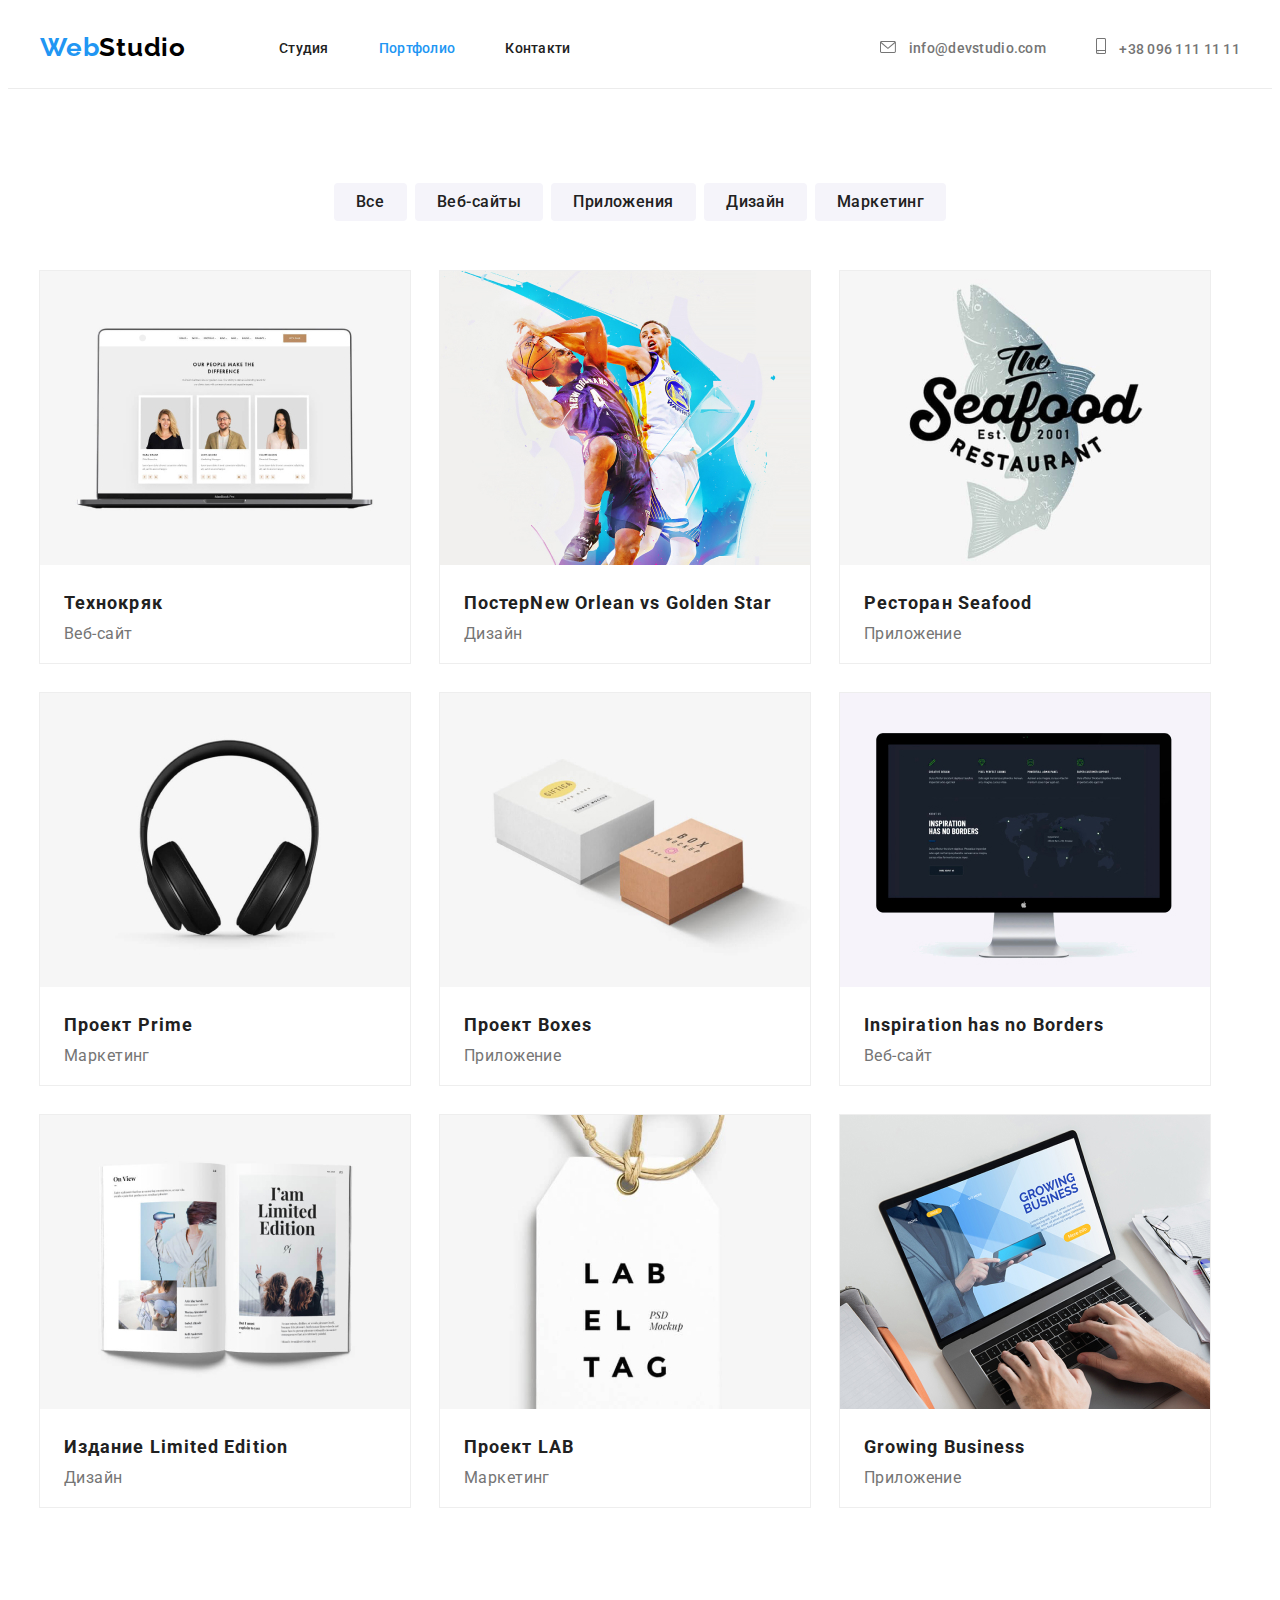
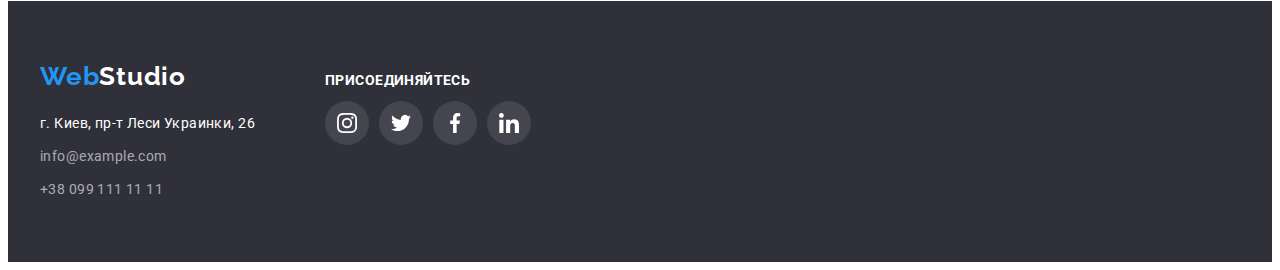
==== portfolio.html @ 10db7839 "копі файли з 4 дз" ====
<!DOCTYPE html>
<html lang="ru">
  <head>
    <meta charset="UTF-8" />
    <title>Веб студия</title>
    <link
      rel="stylesheet"
      href="https://cdnjs.cloudflare.com/ajax/libs/modern-normalize/1.0.0/modern-normalize.min.css"
      integrity="sha512-ISS7cAi1PEhQ8jnbJpJZMd29NlhNj4AWYyLOSp2CE/CsHxTCu+r+t0D2yoJudVrd0/8fTVPUVDzY5Tvli75u/g=="
      crossorigin="anonymous"
    />
    <link rel="preconnect" href="https://fonts.gstatic.com" />
    <link
      href="https://fonts.googleapis.com/css2?family=Oleo+Script&family=Raleway:wght@700&family=Roboto:wght@400;500;700;900&display=swap"
      rel="stylesheet"
    />
    <link rel="stylesheet" href="./css/styles.css" />
  </head>

  <body>
    <header>
      <div class="container page-header">
        <nav class="main-nav">
          <a class="logo" href="/" target="_blank">
            <span class="logo">Web</span
            ><span class="logo header-studio">Studio</span>
          </a>

          <ul class="site-nav list">
            <li class="item">
              <a class="link" href="./" target="_blank"><span>Студия</span></a>
            </li>
            <li class="item">
              <a class="link current" href="./portfolio.html" target="_blank"
                >Портфолио</a
              >
            </li>
            <li class="item">
              <a class="link" href="" target="_blank">Контакти</a>
            </li>
          </ul>
        </nav>
        <ul class="contact list">
          <li class="item">
            <a class="link" href="mailto:info@devstudio.com">
              <svg class="contact-mail">
                <use
                  href="./images/maine/sprite.svg#icon-hat-envelopehover"
                ></use>
              </svg>
              info@devstudio.com
            </a>
          </li>
          <li class="item">
            <a class="link" href="tel:+380961111111">
              <svg class="contact-tel">
                <use href="./images/maine/sprite.svg#icon-hat-smartphone"></use>
              </svg>

              +38 096 111 11 11</a
            >
          </li>
        </ul>
      </div>
    </header>

    <main>
      <!--Портфолио-->
      <section class="portfolio">
        <div class="container">
          <h1 style="display: none">Портфолио</h1>
          <ul class="list navigation">
            <li class="item">
              <button class="button secondary all" type="button">Все</button>
            </li>
            <li class="item">
              <button class="button secondary web" type="button">
                Веб-сайты
              </button>
            </li>
            <li class="item">
              <button class="button secondary app" type="button">
                Приложения
              </button>
            </li>
            <li class="item">
              <button class="button secondary design" type="button">
                Дизайн
              </button>
            </li>
            <li class="item">
              <button class="button secondary marketing" type="button">
                Маркетинг
              </button>
            </li>
          </ul>
          <ul class="list portfolio-list">
            <li class="portfolio-item">
              <a class="portfolio-link" href="">
                <img
                  src="./images/portfolio/tehnokriak.jpg"
                  alt="Технокряк"
                  height="294"
                  width="370"
                />
                <div class="portfolio-text">
                  <h2 class="portfolio-title">Технокряк</h2>
                  <p class="portfolio-type">Веб-сайт</p>
                </div>
              </a>
            </li>
            <li class="portfolio-item">
              <a class="portfolio-link" href="">
                <img
                  src="./images/portfolio/poster.jpg"
                  alt="Постер New Orlean vs Golden Star"
                  height="294"
                  width="370"
                />
                <div class="portfolio-text">
                  <h2 class="portfolio-title">
                    Постер<span lang="en">New Orlean vs Golden Star</span>
                  </h2>
                  <p class="portfolio-type">Дизайн</p>
                </div>
              </a>
            </li>
            <li class="portfolio-item">
              <a class="portfolio-link" href="">
                <img
                  src="./images/portfolio/restaurant-seafood.jpg"
                  alt="Ресторан Seafood"
                  height="294"
                  width="370"
                />
                <div class="portfolio-text">
                  <h2 class="portfolio-title">
                    Ресторан <span lang="en">Seafood</span>
                  </h2>
                  <p class="portfolio-type">Приложение</p>
                </div>
              </a>
            </li>
            <li class="portfolio-item">
              <a class="portfolio-link" href="">
                <img
                  src="./images/portfolio/project-prime.jpg"
                  alt="Проект Prime"
                  height="294"
                  width="370"
                />
                <div class="portfolio-text">
                  <h2 class="portfolio-title">
                    Проект <span lang="en">Prime</span>
                  </h2>
                  <p class="portfolio-type">Маркетинг</p>
                </div>
              </a>
            </li>
            <li class="portfolio-item">
              <a class="portfolio-link" href="">
                <img
                  src="images/portfolio/projact-box.jpg"
                  alt="Проект Boxes"
                  height="294"
                  width="370"
                />
                <div class="portfolio-text">
                  <h2 class="portfolio-title">
                    Проект <span lang="en">Boxes</span>
                  </h2>
                  <p class="portfolio-type">Приложение</p>
                </div>
              </a>
            </li>
            <li class="portfolio-item">
              <a class="portfolio-link" href="">
                <img
                  src="./images/portfolio/inspiration.jpg"
                  alt="Inspiration has no Borders"
                  height="294"
                  width="370"
                />
                <div class="portfolio-text">
                  <h2 class="portfolio-title" lang="en">
                    Inspiration has no Borders
                  </h2>
                  <p class="portfolio-type">Веб-сайт</p>
                </div>
              </a>
            </li>
            <li class="portfolio-item">
              <a class="portfolio-link" href="">
                <img
                  src="./images/portfolio/limited-edition.jpg"
                  alt="Издание Limited Edition"
                  height="294"
                  width="370"
                />
                <div class="portfolio-text">
                  <h2 class="portfolio-title">
                    Издание <span lang="en"></span> Limited Edition
                  </h2>
                  <p class="portfolio-type">Дизайн</p>
                </div>
              </a>
            </li>
            <li class="portfolio-item">
              <a class="portfolio-link" href="">
                <img
                  src="./images/portfolio/project-lab.jpg"
                  alt="Проект LAB"
                  height="294"
                  width="370"
                />

                <div class="portfolio-text">
                  <h2 class="portfolio-title">
                    Проект <span lang="en"></span> LAB
                  </h2>
                  <p class="portfolio-type">Маркетинг</p>
                </div>
              </a>
            </li>
            <li class="portfolio-item">
              <a class="portfolio-link" href="">
                <img
                  src="./images/portfolio/growing-business.jpg"
                  alt="Growing Business"
                  height="294"
                  width="370"
                />
                <div class="portfolio-text">
                  <h2 class="portfolio-title" lang="en">Growing Business</h2>
                  <p class="portfolio-type">Приложение</p>
                </div>
              </a>
            </li>
          </ul>
        </div>
      </section>
    </main>

    <footer>
      <div class="container basement">
        <div class="footer-logo-address">
          <a class="logo" href="/" target="_blank"
            ><span class="logo web">Web</span
            ><span class="logo footer-studio">Studio</span></a
          >
          <address class="footer-address">
            <a
              class="link"
              href="https://goo.gl/maps/jxMF4LjYh5U93TxF9"
              target="_blank"
              >г. Киев, пр-т Леси Украинки, 26</a
            >
          </address>
          <ul class="list">
            <li>
              <a class="link mail" href="mailto:info@example.com"
                >info@example.com</a
              >
            </li>
            <li>
              <a class="link tel" href="tel:+380991111111">+38 099 111 11 11</a>
            </li>
          </ul>
        </div>

        <div class="footer-join-us">
          <b>присоединяйтесь </b>
          <ul class="socnetworks list">
            <li>
              <a href="" class="soclink">
                <svg class="soclink-icon" width="20" height="20">
                  <use
                    href="./images/maine/sprite.svg#icon-soc-instagram"
                  ></use>
                </svg>
              </a>
            </li>
            <li>
              <a href="" class="soclink">
                <svg class="soclink-icon" width="20" height="20">
                  <use href="./images/maine/sprite.svg#icon-soc-twitter"></use>
                </svg>
              </a>
            </li>
            <li>
              <a href="" class="soclink">
                <svg class="soclink-icon" width="20" height="20">
                  <use href="./images/maine/sprite.svg#icon-soc-facebook"></use>
                </svg>
              </a>
            </li>
            <li>
              <a href="" class="soclink">
                <svg class="soclink-icon" width="20" height="20">
                  <use href="./images/maine/sprite.svg#icon-soc-linkedin"></use>
                </svg>
              </a>
            </li>
          </ul>
        </div>
      </div>
    </footer>
  </body>
</html>
---- css/styles.css ----
/* цвет основного текста color: #212121;  */
/* вторичный цвет текста  color: #757575;*/
/* белый #FFFFFF  */
/* акцент color: #2196F3;*/
/* footer background: #2F303A; 
WEB color: #2196F3;
header STUDIO color: #000000;
footer STUDIO  color: #FFFFFF;
фон кнопки: #F5F4FA;
рамка на фото в портфоліо: #EEEEEE;

*/

/* 
font-family: 'Oleo Script', cursive;  
font-family: 'Raleway', sans-serif;
font-family: 'Roboto', sans-serif; */

:root {
  --maine-text-color: #212121;
  --secondary-text-color: #757575;
  --accent-color: #2196f3;
  --primary-white-color: #ffffff;
  --header-studio-color: #000000;
  --hero-background: #2f303a;
  --footer-background: #2f303a;
  --button-secondary-background: #f5f4fa;
  --frame-portfolio-photo: #eeeeee;
  --icons-color: #afb1b8;
}

body {
  color: var(--maine-text-color);
  font-family: 'Roboto', sans-serif;
  font-weight: 400;
  font-size: 14px;
  line-height: 1.12;
  letter-spacing: 0.03em;
}

.container {
  margin-left: auto;
  margin-right: auto;
  width: 1200px;
  padding-left: 15px;
  padding-right: 15px;
}

/* =============    HEADER   ============== */

.page-header,
.main-nav {
  display: flex;
  align-items: center;
}

header {
  border-bottom-width: 1px;
  border-bottom-style: solid;
  border-bottom-color: #ececec;
}

/* ===============  LOGO   ============= */

.logo {
  padding-top: 24px;
  padding-bottom: 25px;

  color: var(--accent-color);
  font-family: 'Raleway', sans-serif;
  font-weight: 700;
  font-size: 26px;
  line-height: 1.192;
  letter-spacing: 0.03em;
  text-decoration: none;
}

.header-studio {
  color: var(--header-studio-color);
}

.footer-studio {
  color: var(--primary-white-color);
}

.logo:hover,
.logo:focus {
  color: var(--accent-color);
}

.list {
  padding: 0;
  margin: 0;
  list-style: none;
}

/* ==============   SITE NAV header -============== */

.site-nav {
  display: flex;
  align-items: center;
  margin-left: 93px;
}

.site-nav .item:not(:last-child) {
  margin-right: 50px;
}

.site-nav .link {
  color: var(--maine-text-color);
  font-weight: 500;
  line-height: 1.143;
  letter-spacing: 0.02em;
  text-decoration: none;
}

.contact .item {
  display: flex;
  align-items: center;
  /* justify-content: center; */
  margin: 0;
}

.contact .link {
  color: var(--secondary-text-color);
  font-weight: 500;
  line-height: 1.143;
  letter-spacing: 0.02em;
  text-decoration: none;
}

.contact-mail,
.contact-tel {
  fill: currentColor;
}

.contact-mail {
  width: 16px;
  height: 12px;
  margin-right: 10px;
}

.contact-tel {
  width: 10px;
  height: 16px;
  margin-right: 10px;
}

/* ========    КОНТАКТИ header*/

header .contact {
  display: flex;
  margin-left: auto;
}

.contact .item + .item {
  margin-left: 50px;
}
/* ХОВЕР та ФОКУС для Навігація + контакти ) */

.site-nav .link:hover,
.site-nav .link:focus,
.contact .link:hover,
.contact .link:focus {
  color: var(--accent-color);
}

/* ==============    ПОТОЧНА СТОРІНКА */

.site-nav .current {
  color: var(--accent-color);
}

/* ============     BUTTON   ============*/

.button {
  color: var(--maine-text-color);
  background-color: var(--button-secondary-background);
  font-family: inherit;
  font-weight: 500;
  font-size: 16px;
  line-height: 1.63;
  align-items: center;
  letter-spacing: 0.03em;
  text-decoration: none;

  border-radius: 4px;
  padding: 10px 32px;
  display: block;
  min-width: 200px;
  border: 0px;
  margin-left: auto;
  margin-right: auto;

  cursor: pointer;
}

.button:hover,
.button:focus {
  color: var(--primary-white-color);
  background-color: var(--accent-color);
}

/* ===========  BUTTON  HERO (PRIMARY) =============  */

.button.primary {
  color: var(--primary-white-color);
  background-color: var(--accent-color);

  font-weight: 700;
  line-height: 1.88;
  letter-spacing: 0.06em;
}

/*============== BUTTON PORTFOLIO(SECONDARY)======= */

.navigation {
  display: flex;
  margin-bottom: 50px;
  justify-content: center;
  align-items: start;
}

.navigation .item + .item {
  margin-left: 8px;
}

.button.secondary {
  color: var(--maine-text-color);
  background-color: var(--button-secondary-background);
  padding: 6px 22px;
}

.button.secondary:hover,
.button.secondary:focus {
  color: var(--primary-white-color);
  background-color: var(--accent-color);
}

.button.secondary.all {
  min-width: 73px;
}

.button.secondary.web {
  min-width: 128px;
}

.button.secondary.app {
  min-width: 145px;
}

.button.secondary.design {
  min-width: 103px;
}

.button.secondary.marketing {
  min-width: 130px;
}

/* ================ПОРТФОЛІО========================*/

.portfolio {
  padding-top: 94px;
  padding-bottom: 94px;
}

.portfolio-link {
  text-decoration: none;
}

.portfolio-list {
  display: flex;
  flex-wrap: wrap;
  margin: -15px;
}

.portfolio-item {
  width: 370px;
  /* width: calc(100% / 3 - 30px); */
  margin: 15px;

  background-color: var(--primary-white-color);
  outline: 1px solid var(--frame-portfolio-photo);
}

.portfolio-link {
  display: block;
}

.portfolio-link:hover,
.portfolio-link:focus {
  box-shadow: 0px 1px 1px rgba(0, 0, 0, 0.12), 0px 4px 4px rgba(0, 0, 0, 0.06),
    1px 4px 6px rgba(0, 0, 0, 0.16);
}

.portfolio-link {
  margin: 0;
}

/* .portfolio-item:not(:nth-child(3n)) {
  margin-right: 30px;
}

.portfolio-item:not(:nth-last-child(-n + 3)) {
  margin-bottom: 30px;
} */

.portfolio-text {
  padding: 20px 24px;
}

.portfolio-title {
  margin-top: 0px;
  margin-bottom: 4px;

  color: var(--maine-text-color);
  font-weight: 700;
  font-size: 18px;
  line-height: 2;
  letter-spacing: 0.06em;
}

.portfolio-type {
  margin: 0px;

  color: var(--secondary-text-color);
  font-size: 16px;
}

/* ============old footer========== */

/* footer {
  background-color: var(--footer-background);
  padding-top: 60px;
  padding-bottom: 60px;
}


.basement li:not(:last-child) {
  margin-bottom: 9px;
}

.basement > .logo {
  display: inline-block;
  padding: 0px;
  margin-bottom: 20px;
}

.basement .web,
.basement .footer-studio {
  display: inline-block;
  padding: 0;
}

.basement .list {
  display: inline-block;
  line-height: 1.71;
}

.footer-address .link {
  color: var(--primary-white-color);
  font-style: normal;
  text-decoration: none;
}

.footer-address .mail,
.footer-address .tel {
  color: #ffffff99;
} */

/* ==============      HERO  =================== */

.hero-title {
  color: var(--primary-white-color);
  font-weight: 900;
  font-size: 44px;
  line-height: 1.37;
  letter-spacing: 0.06em;

  margin-top: 0px;
  margin-bottom: 30px;
}

.hero {
  text-align: center;
  padding-top: 200px;
  padding-bottom: 200px;
}

.overlay {
  max-width: 1600px;
  min-height: 600px;
  margin-left: auto;
  margin-right: auto;
  background-color: var(--hero-background);
  background-image: linear-gradient(
      to right,
      rgba(47, 48, 58, 0.4),
      rgba(47, 48, 58, 0.4)
    ),
    url(../images/maine/hero-bg-opt.jpg);

  background-repeat: no-repeat;
  background-position: center;
  background-size: cover;
}

/* =============== BENEFITS =========== */

.benefits {
  padding-top: 94px;
  padding-bottom: 94px;
}

.benefits-icon-list {
  display: flex;
  margin-bottom: 30px;
  /* margin-left: -30px;
  margin-bottom: -30px; */
}

.benefits-icon-list .item {
  width: 270px;
  height: 120px;
  background-color: var(--button-secondary-background);
  /* margin-left: 30px;
  margin-bottom: 30px; */
}

.benefits-icon-list .item + .item {
  margin-left: 30px;
}

.benefits-div-icon {
  display: flex;
  justify-content: center;
  align-items: center;
  width: 100%;
  height: 100%;
}

.benefits-icon {
  width: 70px;
  height: 70px;
  /* fill: red; */
}

.benefits h3 {
  font-weight: 700;
  font-size: 14px;
  line-height: 1.71;
  letter-spacing: 0.03em;
  text-transform: uppercase;

  margin-top: 0px;
  margin-bottom: 10px;
}

.benefits p {
  margin-top: 0px;
  margin-bottom: 0px;

  color: var(--secondary-text-color);
  line-height: 1.71;
}

.benefits-list {
  display: flex;
}

.benefits .item + .item {
  margin-left: 30px;
}

/* ===============  JOB====Чем мы занимаемся*/

.job {
  padding-bottom: 94px;
}

.job-list {
  display: flex;
  justify-content: space-between;
}

.job-item {
  margin: 0px;
}

.job-list .job-item + .job-item {
  margin-left: 30px;
}

.job h2,
.team h2,
.clients h2 {
  font-weight: 700;
  font-size: 36px;
  line-height: 1.167;
  text-align: center;

  margin-top: 0px;
  margin-bottom: 50px;
}

.job img,
.team img,
.portfolio img {
  display: block;
}

/* ==================   TEAM  ===Наша команда */

.team-list,
.socnetworks {
  display: flex;
  margin: 0;
  padding: 0;
}

.team-list .item + .item {
  margin-left: 30px;
}

.team .item {
  background-color: var(--primary-white-color);
  box-shadow: 0px 1px 3px rgba(0, 0, 0, 0.12), 0px 1px 1px rgba(0, 0, 0, 0.14),
    0px 2px 1px rgba(0, 0, 0, 0.2);
  border-radius: 0px 0px 4px 4px;
}

.team {
  padding-top: 94px;
  padding-bottom: 94px;

  background-color: var(--button-secondary-background);
}

.team-link {
  color: var(--maine-text-color);
  text-decoration: none;
  outline: none;
}

.team h3 {
  font-weight: 500;
  font-size: 16px;
  line-height: 1.192;

  margin-top: 0px;
  margin-bottom: 10px;
  text-align: center;
}

.team p {
  color: var(--secondary-text-color);
  font-weight: 400;
  font-size: 16px;
  line-height: 1.17;

  margin-top: 0px;
  text-align: center;
}

.team img {
  margin-top: 0px;
  margin-bottom: 30px;
}

/* ========= СОЦМЕРЕЖІ team========== */

.socnetworks {
  display: flex;
  margin: 16px 32px 30px;
}

.socnetworks li {
  width: 44px;
  height: 44px;
}

.soclink {
  display: flex;
  width: 100%;
  height: 100%;
  justify-content: center;
  align-items: center;

  color: var(--icons-color);
  border-radius: 50%;
}

.soclink-icon {
  width: 20px;
  height: 20px;
  fill: currentColor;
}

.socnetworks li,
.soclink {
  padding: 0;
  margin: 0;
}

.socnetworks li + li {
  margin-left: 10px;
}

.soclink:hover {
  box-shadow: 0px 4px 4px rgba(0, 0, 0, 0.25);
}

.soclink:focus {
  color: var(--primary-white-color);
  background-color: var(--accent-color);
  outline: none;
}

/* ===============CLIENTS=========== */

section.clients {
  padding-top: 94px;
  padding-bottom: 94px;
}

.clients-list {
  display: flex;
  justify-content: center;
  align-items: center;
}

.clients .item {
  width: 170px;
  height: 90px;
}

.clients .link {
  display: flex;
  width: 100%;
  height: 100%;
  justify-content: center;
  align-items: center;

  color: var(--icons-color);
  border: 1px solid #afb1b8;
  box-sizing: border-box;
  border-radius: 4px;
}

.clients .item + .item {
  margin-left: 30px;
}

.clients-icon {
  fill: currentColor;
}

.clients .link:hover,
.clients .link:focus {
  color: var(--accent-color);
  border: 1px solid var(--accent-color);
}

.icon-logo-1 {
  width: 44.27px;
  height: 49.23px;
}

.icon-logo-2 {
  width: 40px;
  height: 52px;
}

.icon-logo-3 {
  width: 41px;
  height: 42.6px;
}

.icon-logo-4 {
  width: 79.66px;
  height: 42.02px;
}

.icon-logo-5 {
  width: 59px;
  height: 47px;
}

.icon-logo-6 {
  width: 88.48px;
  height: 45.44px;
}

/* =============   FOOTER========================= */

footer {
  background-color: var(--footer-background);
  padding-top: 60px;
  padding-bottom: 60px;
}

footer .container {
  display: flex;
  align-items: baseline;
}

.footer-logo-address,
.footer-join-us {
  display: flex;
  flex-direction: column;
}

.footer-join-us {
  margin-left: 70px;
}

footer .socnetworks {
  margin: 0;
  padding: 0;
}

footer .soclink {
  color: var(--primary-white-color);
  background: rgba(255, 255, 255, 0.1);
}

footer .soclink:hover,
footer .soclink:focus {
  background-color: var(--accent-color);
  outline: none;
}

.footer-logo-address > .logo {
  padding: 0px;
  margin-bottom: 20px;
}

.basement .web,
.basement .footer-studio {
  display: inline-block;
  padding: 0;
}

.basement .link {
  margin-bottom: 9px;
  display: inline-block;
  line-height: 1.71;
}

.basement .tel {
  margin-bottom: 0;
}

.footer-address > .link {
  color: var(--primary-white-color);
  font-style: normal;
  text-decoration: none;
}

.basement .mail,
.basement .tel {
  color: #ffffff99;
  text-decoration: none;
}

footer b {
  margin-bottom: 20px;

  font-weight: 700;
  font-size: 14px;
  line-height: 1.142px;
  letter-spacing: 0.03em;
  text-transform: uppercase;
  color: var(--primary-white-color);
}

/* ============================================== */
/* .visually-hidden:not(:focus):not(:active),
input[type="checkbox"].visually-hidden,
input[type="radio"].visually-hidden {
  position: absolute;
  width: 1px;
  height: 1px;
  margin: -1px;
  border: 0;
  padding: 0;
  white-space: nowrap;
  clip-path: inset(100%);
  clip: rect(0 0 0 0);
  overflow: hidden;
} */ ;
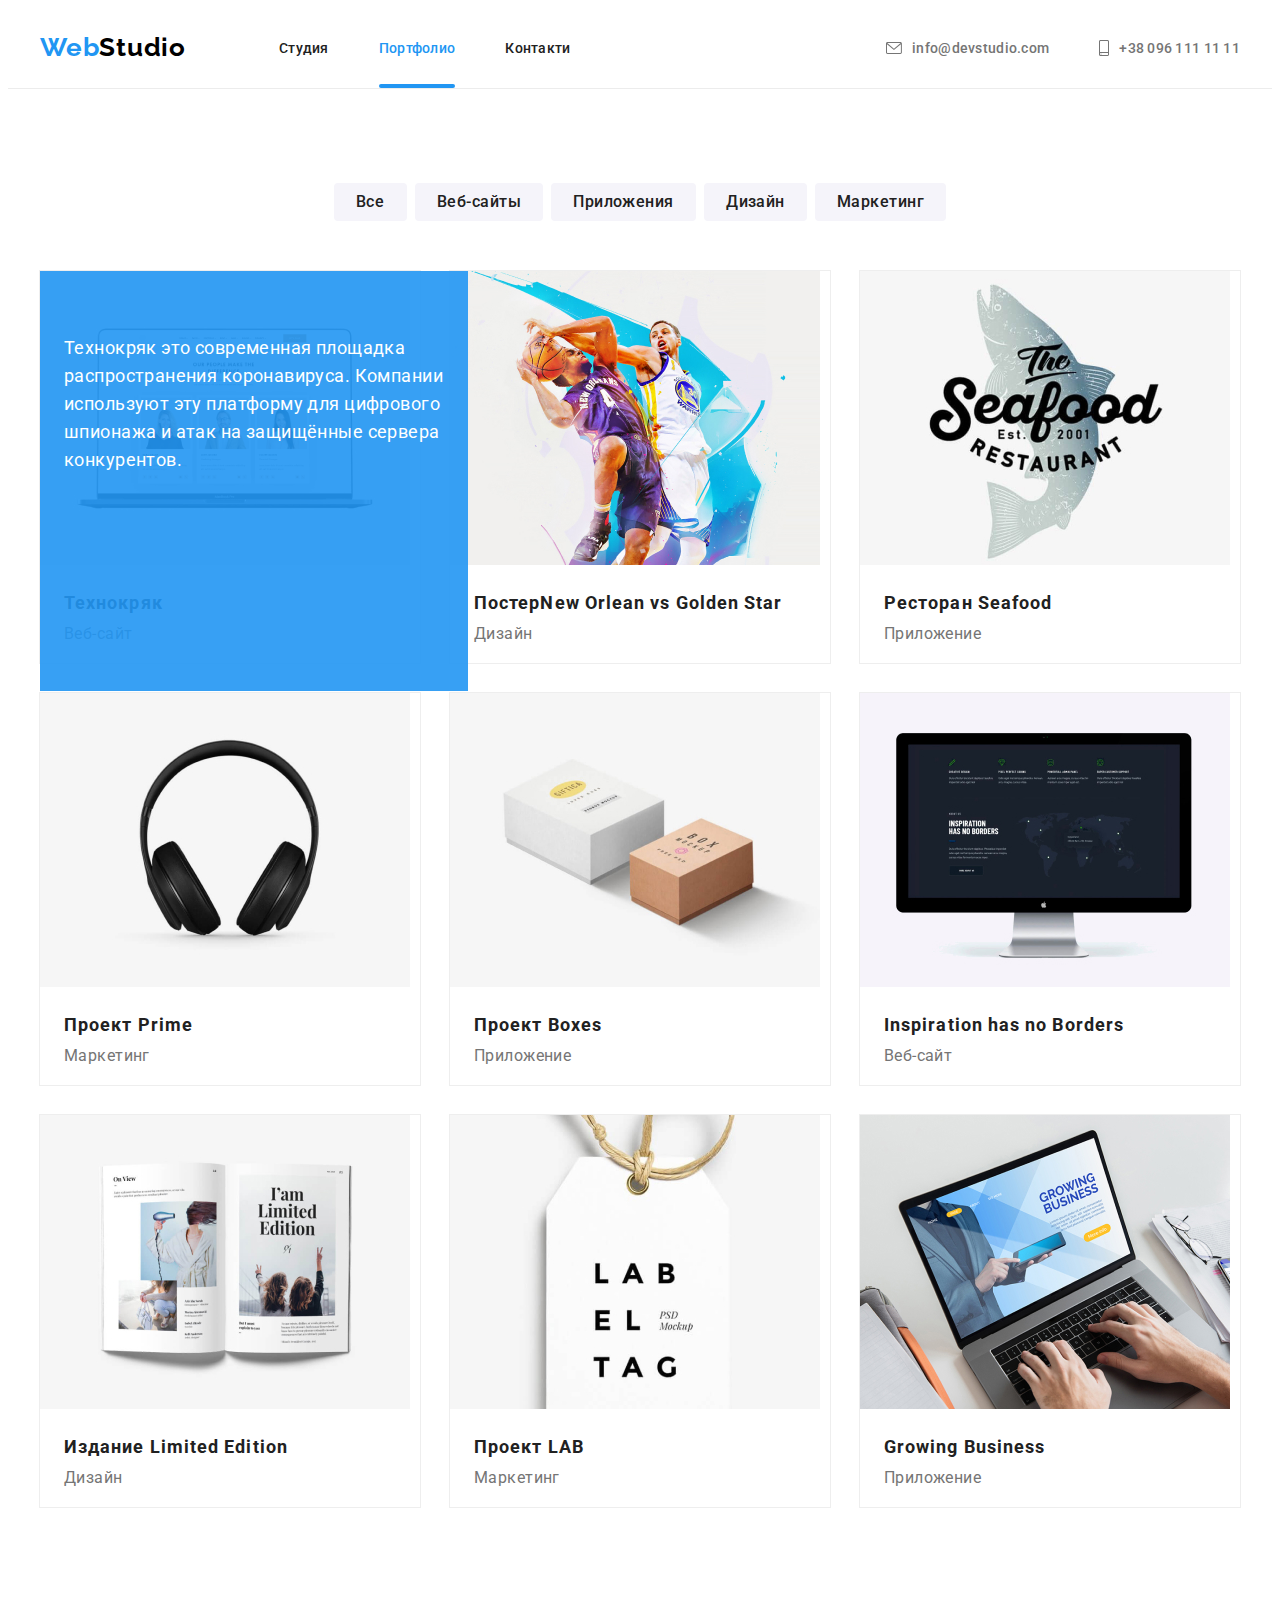
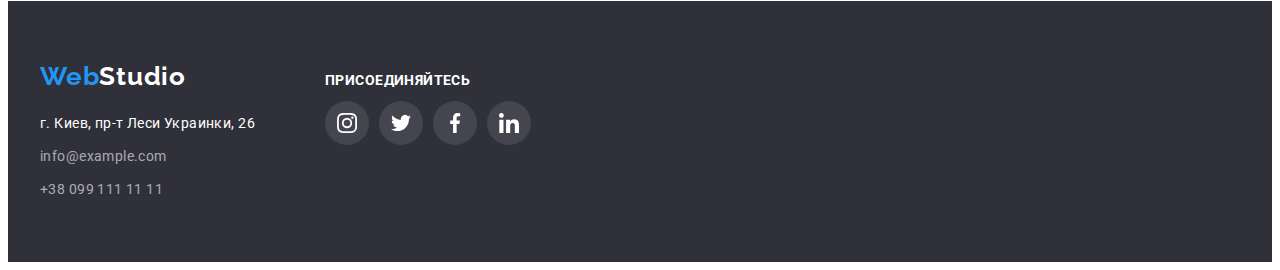
==== commit 5ab9dccc: "невдала спроба оверлея через біфор" ====
--- a/portfolio.html
+++ b/portfolio.html
@@ -97,12 +97,19 @@
           <ul class="list portfolio-list">
             <li class="portfolio-item">
               <a class="portfolio-link" href="">
-                <img
-                  src="./images/portfolio/tehnokriak.jpg"
-                  alt="Технокряк"
-                  height="294"
-                  width="370"
-                />
+                <div class="portfolio-overlay">
+                  <img
+                    src="./images/portfolio/tehnokriak.jpg"
+                    alt="Технокряк"
+                    height="294"
+                    width="370"
+                  />
+                  <p class="portfolio-overlay-text">
+                    Технокряк это современная площадка распространения
+                    коронавируса. Компании используют эту платформу для
+                    цифрового шпионажа и атак на защищённые сервера конкурентов.
+                  </p>
+                </div>
                 <div class="portfolio-text">
                   <h2 class="portfolio-title">Технокряк</h2>
                   <p class="portfolio-type">Веб-сайт</p>
--- a/css/styles.css
+++ b/css/styles.css
@@ -107,6 +107,9 @@
 }
 
 .site-nav .link {
+  padding-top: 32px;
+  padding-bottom: 32px;
+
   color: var(--maine-text-color);
   font-weight: 500;
   line-height: 1.143;
@@ -129,6 +132,26 @@
   text-decoration: none;
 }
 
+/* варіант 1 */
+
+.site-nav .current {
+  position: relative;
+  color: var(--accent-color);
+}
+
+.site-nav .current::after {
+  position: absolute;
+  content: '';
+  bottom: 0;
+  left: 0;
+  display: block;
+  height: 4px;
+  width: 100%;
+  background-color: var(--accent-color);
+  border-radius: 2px;
+  align-self: flex-end;
+}
+
 .contact-mail,
 .contact-tel {
   fill: currentColor;
@@ -152,6 +175,11 @@
   display: flex;
   margin-left: auto;
 }
+.contact .link {
+  display: flex;
+  align-items: center;
+  justify-content: center;
+}
 
 .contact .item + .item {
   margin-left: 50px;
@@ -162,12 +190,6 @@
 .site-nav .link:focus,
 .contact .link:hover,
 .contact .link:focus {
-  color: var(--accent-color);
-}
-
-/* ==============    ПОТОЧНА СТОРІНКА */
-
-.site-nav .current {
   color: var(--accent-color);
 }
 
@@ -235,6 +257,8 @@
 .button.secondary:focus {
   color: var(--primary-white-color);
   background-color: var(--accent-color);
+  box-shadow: 0px 3px 1px rgba(0, 0, 0, 0.1), 0px 1px 2px rgba(0, 0, 0, 0.08),
+    0px 2px 2px rgba(0, 0, 0, 0.12);
 }
 
 .button.secondary.all {
@@ -275,8 +299,8 @@
 }
 
 .portfolio-item {
-  width: 370px;
-  /* width: calc(100% / 3 - 30px); */
+  /* width: 370px; */
+  flex-basis: calc(100% / 3 - 30px);
   margin: 15px;
 
   background-color: var(--primary-white-color);
@@ -327,46 +351,78 @@
   font-size: 16px;
 }
 
-/* ============old footer========== */
-
-/* footer {
-  background-color: var(--footer-background);
-  padding-top: 60px;
-  padding-bottom: 60px;
-}
-
-
-.basement li:not(:last-child) {
-  margin-bottom: 9px;
-}
-
-.basement > .logo {
+.portfolio-overlay {
+  position: relative;
+}
+
+.portfolio-overlay-text {
+  position: absolute;
+  margin: 0;
+  padding: 63px 24px;
+  width: 100%;
+  height: 100%;
+  top: 0px;
+  left: 0px;
+
+  color: var(--primary-white-color);
+  background-color: rgba(33, 150, 243, 0.9);
+  font-weight: 400;
+  font-size: 18px;
+  line-height: 1.556;
+  letter-spacing: 0.03;
+}
+
+/* .portfolio-overlay,
+.portfolio-img {
+  position: relative;
+}
+
+.portfolio-img::before {
   display: inline-block;
-  padding: 0px;
-  margin-bottom: 20px;
-}
-
-.basement .web,
-.basement .footer-studio {
+  position: absolute;
+
+  content: 'Технокряк это современная площадка распространения коронавируса. Компании используют эту платформу для цифрового шпионажа и атак на защищённые сервера конкурентов.';
+  width: 100%;
+  height: 100%;
+
+  top: 0px;
+  left: 0px;
+
+  color: var(--primary-white-color);
+  background-color: rgba(33, 150, 243, 0.9);
+  font-weight: 400;
+  font-size: 18px;
+  line-height: 1.556;
+  letter-spacing: 0.03;
+} */
+
+/* .portfolio-link {
+  position: relative;
+} */
+
+/* .portfolio-link::before {
   display: inline-block;
-  padding: 0;
-}
-
-.basement .list {
-  display: inline-block;
-  line-height: 1.71;
-}
-
-.footer-address .link {
-  color: var(--primary-white-color);
-  font-style: normal;
-  text-decoration: none;
-}
-
-.footer-address .mail,
-.footer-address .tel {
-  color: #ffffff99;
+  position: absolute;
+
+  content: 'Технокряк это современная площадка распространения коронавируса. Компании используют эту платформу для цифрового шпионажа и атак на защищённые сервера конкурентов.';
+  width: 100%;
+  height: 100%;
+  
+
+  top: 0px;
+  left: 0px;
+
+  color: var(--primary-white-color);
+  background-color: rgba(33, 150, 243, 0.9);
+  font-weight: 400;
+  font-size: 18px;
+  line-height: 1.556;
+  letter-spacing: 0.03;
 } */
+
+/* transform: translate(-50%, 50%);
+  top: 50%;
+  left: 50%; */
 
 /* ==============      HERO  =================== */
 
@@ -480,7 +536,10 @@
 
 .job-list {
   display: flex;
-  justify-content: space-between;
+}
+
+.job-link {
+  text-decoration: none;
 }
 
 .job-item {
@@ -507,6 +566,29 @@
 .team img,
 .portfolio img {
   display: block;
+}
+
+.job-text {
+  min-height: 70px;
+  margin: 0;
+
+  color: var(--primary-white-color);
+  font-weight: 700;
+  font-size: 14px;
+  line-height: 1.143;
+  text-align: center;
+  text-transform: uppercase;
+  padding: 27px 0;
+}
+
+.job-thumb {
+  position: relative;
+}
+.job-text {
+  position: absolute;
+  bottom: 0;
+  width: 100%;
+  background: rgba(47, 48, 58, 0.8);
 }
 
 /* ==================   TEAM  ===Наша команда */
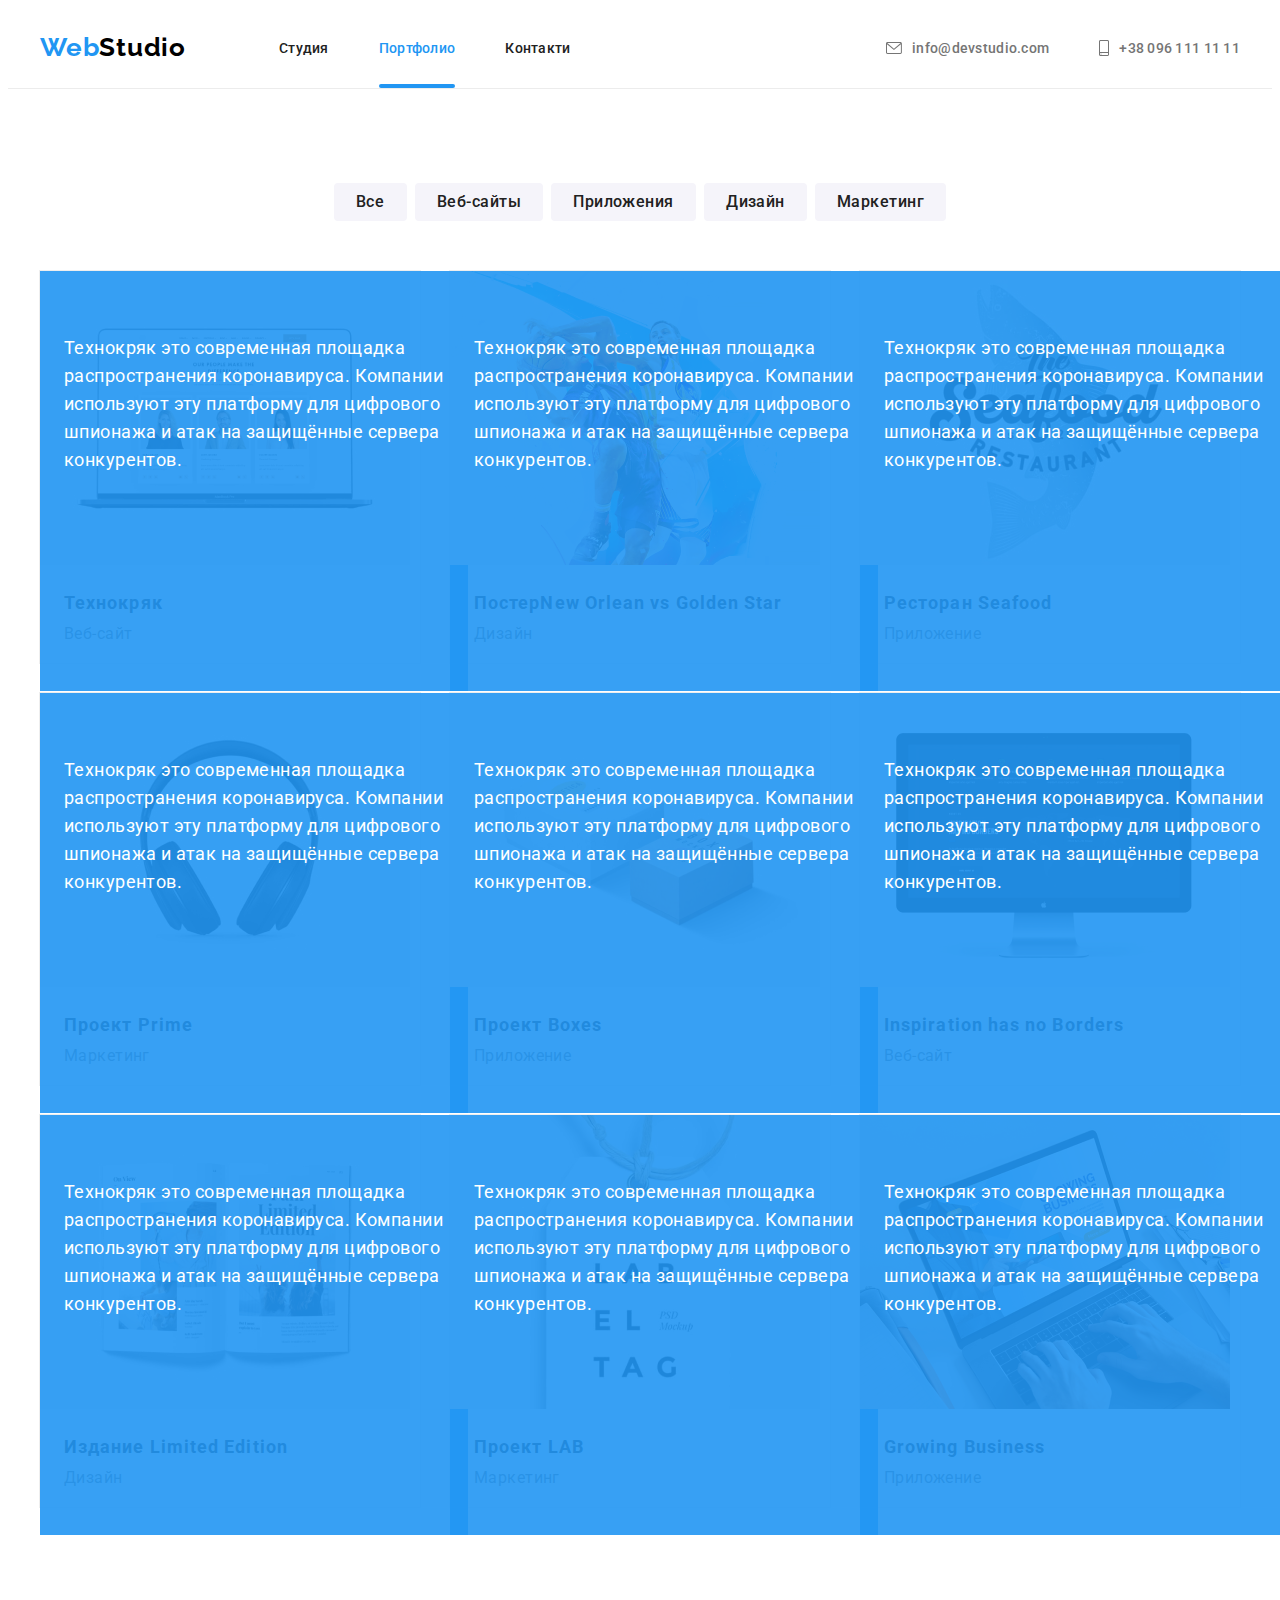
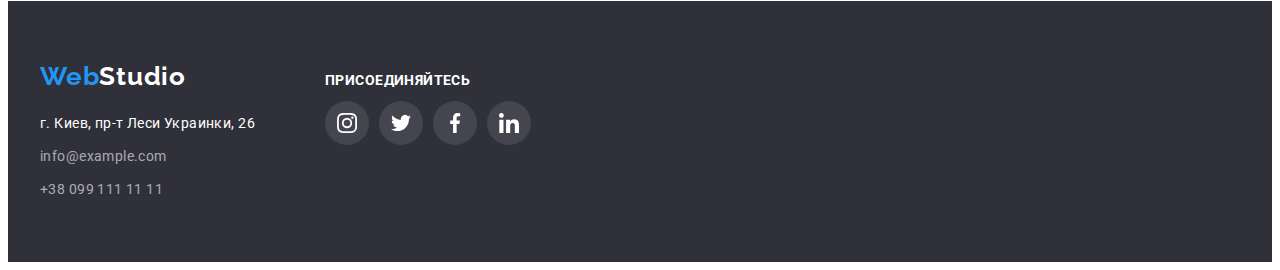
==== commit 5161e0d0: "portfolio-overlay(без часу)" ====
--- a/portfolio.html
+++ b/portfolio.html
@@ -118,12 +118,19 @@
             </li>
             <li class="portfolio-item">
               <a class="portfolio-link" href="">
-                <img
-                  src="./images/portfolio/poster.jpg"
-                  alt="Постер New Orlean vs Golden Star"
-                  height="294"
-                  width="370"
-                />
+                <div class="portfolio-overlay">
+                  <img
+                    src="./images/portfolio/poster.jpg"
+                    alt="Постер New Orlean vs Golden Star"
+                    height="294"
+                    width="370"
+                  />
+                  <p class="portfolio-overlay-text">
+                    Технокряк это современная площадка распространения
+                    коронавируса. Компании используют эту платформу для
+                    цифрового шпионажа и атак на защищённые сервера конкурентов.
+                  </p>
+                </div>
                 <div class="portfolio-text">
                   <h2 class="portfolio-title">
                     Постер<span lang="en">New Orlean vs Golden Star</span>
@@ -134,12 +141,19 @@
             </li>
             <li class="portfolio-item">
               <a class="portfolio-link" href="">
-                <img
-                  src="./images/portfolio/restaurant-seafood.jpg"
-                  alt="Ресторан Seafood"
-                  height="294"
-                  width="370"
-                />
+                <div class="portfolio-overlay">
+                  <img
+                    src="./images/portfolio/restaurant-seafood.jpg"
+                    alt="Ресторан Seafood"
+                    height="294"
+                    width="370"
+                  />
+                  <p class="portfolio-overlay-text">
+                    Технокряк это современная площадка распространения
+                    коронавируса. Компании используют эту платформу для
+                    цифрового шпионажа и атак на защищённые сервера конкурентов.
+                  </p>
+                </div>
                 <div class="portfolio-text">
                   <h2 class="portfolio-title">
                     Ресторан <span lang="en">Seafood</span>
@@ -150,12 +164,19 @@
             </li>
             <li class="portfolio-item">
               <a class="portfolio-link" href="">
-                <img
-                  src="./images/portfolio/project-prime.jpg"
-                  alt="Проект Prime"
-                  height="294"
-                  width="370"
-                />
+                <div class="portfolio-overlay">
+                  <img
+                    src="./images/portfolio/project-prime.jpg"
+                    alt="Проект Prime"
+                    height="294"
+                    width="370"
+                  />
+                  <p class="portfolio-overlay-text">
+                    Технокряк это современная площадка распространения
+                    коронавируса. Компании используют эту платформу для
+                    цифрового шпионажа и атак на защищённые сервера конкурентов.
+                  </p>
+                </div>
                 <div class="portfolio-text">
                   <h2 class="portfolio-title">
                     Проект <span lang="en">Prime</span>
@@ -166,12 +187,19 @@
             </li>
             <li class="portfolio-item">
               <a class="portfolio-link" href="">
-                <img
-                  src="images/portfolio/projact-box.jpg"
-                  alt="Проект Boxes"
-                  height="294"
-                  width="370"
-                />
+                <div class="portfolio-overlay">
+                  <img
+                    src="images/portfolio/projact-box.jpg"
+                    alt="Проект Boxes"
+                    height="294"
+                    width="370"
+                  />
+                  <p class="portfolio-overlay-text">
+                    Технокряк это современная площадка распространения
+                    коронавируса. Компании используют эту платформу для
+                    цифрового шпионажа и атак на защищённые сервера конкурентов.
+                  </p>
+                </div>
                 <div class="portfolio-text">
                   <h2 class="portfolio-title">
                     Проект <span lang="en">Boxes</span>
@@ -182,12 +210,19 @@
             </li>
             <li class="portfolio-item">
               <a class="portfolio-link" href="">
-                <img
-                  src="./images/portfolio/inspiration.jpg"
-                  alt="Inspiration has no Borders"
-                  height="294"
-                  width="370"
-                />
+                <div class="portfolio-overlay">
+                  <img
+                    src="./images/portfolio/inspiration.jpg"
+                    alt="Inspiration has no Borders"
+                    height="294"
+                    width="370"
+                  />
+                  <p class="portfolio-overlay-text">
+                    Технокряк это современная площадка распространения
+                    коронавируса. Компании используют эту платформу для
+                    цифрового шпионажа и атак на защищённые сервера конкурентов.
+                  </p>
+                </div>
                 <div class="portfolio-text">
                   <h2 class="portfolio-title" lang="en">
                     Inspiration has no Borders
@@ -198,12 +233,19 @@
             </li>
             <li class="portfolio-item">
               <a class="portfolio-link" href="">
-                <img
-                  src="./images/portfolio/limited-edition.jpg"
-                  alt="Издание Limited Edition"
-                  height="294"
-                  width="370"
-                />
+                <div class="portfolio-overlay">
+                  <img
+                    src="./images/portfolio/limited-edition.jpg"
+                    alt="Издание Limited Edition"
+                    height="294"
+                    width="370"
+                  />
+                  <p class="portfolio-overlay-text">
+                    Технокряк это современная площадка распространения
+                    коронавируса. Компании используют эту платформу для
+                    цифрового шпионажа и атак на защищённые сервера конкурентов.
+                  </p>
+                </div>
                 <div class="portfolio-text">
                   <h2 class="portfolio-title">
                     Издание <span lang="en"></span> Limited Edition
@@ -214,12 +256,19 @@
             </li>
             <li class="portfolio-item">
               <a class="portfolio-link" href="">
-                <img
-                  src="./images/portfolio/project-lab.jpg"
-                  alt="Проект LAB"
-                  height="294"
-                  width="370"
-                />
+                <div class="portfolio-overlay">
+                  <img
+                    src="./images/portfolio/project-lab.jpg"
+                    alt="Проект LAB"
+                    height="294"
+                    width="370"
+                  />
+                  <p class="portfolio-overlay-text">
+                    Технокряк это современная площадка распространения
+                    коронавируса. Компании используют эту платформу для
+                    цифрового шпионажа и атак на защищённые сервера конкурентов.
+                  </p>
+                </div>
 
                 <div class="portfolio-text">
                   <h2 class="portfolio-title">
@@ -231,12 +280,19 @@
             </li>
             <li class="portfolio-item">
               <a class="portfolio-link" href="">
-                <img
-                  src="./images/portfolio/growing-business.jpg"
-                  alt="Growing Business"
-                  height="294"
-                  width="370"
-                />
+                <div class="portfolio-overlay">
+                  <img
+                    src="./images/portfolio/growing-business.jpg"
+                    alt="Growing Business"
+                    height="294"
+                    width="370"
+                  />
+                  <p class="portfolio-overlay-text">
+                    Технокряк это современная площадка распространения
+                    коронавируса. Компании используют эту платформу для
+                    цифрового шпионажа и атак на защищённые сервера конкурентов.
+                  </p>
+                </div>
                 <div class="portfolio-text">
                   <h2 class="portfolio-title" lang="en">Growing Business</h2>
                   <p class="portfolio-type">Приложение</p>
--- a/css/styles.css
+++ b/css/styles.css
@@ -371,58 +371,6 @@
   line-height: 1.556;
   letter-spacing: 0.03;
 }
-
-/* .portfolio-overlay,
-.portfolio-img {
-  position: relative;
-}
-
-.portfolio-img::before {
-  display: inline-block;
-  position: absolute;
-
-  content: 'Технокряк это современная площадка распространения коронавируса. Компании используют эту платформу для цифрового шпионажа и атак на защищённые сервера конкурентов.';
-  width: 100%;
-  height: 100%;
-
-  top: 0px;
-  left: 0px;
-
-  color: var(--primary-white-color);
-  background-color: rgba(33, 150, 243, 0.9);
-  font-weight: 400;
-  font-size: 18px;
-  line-height: 1.556;
-  letter-spacing: 0.03;
-} */
-
-/* .portfolio-link {
-  position: relative;
-} */
-
-/* .portfolio-link::before {
-  display: inline-block;
-  position: absolute;
-
-  content: 'Технокряк это современная площадка распространения коронавируса. Компании используют эту платформу для цифрового шпионажа и атак на защищённые сервера конкурентов.';
-  width: 100%;
-  height: 100%;
-  
-
-  top: 0px;
-  left: 0px;
-
-  color: var(--primary-white-color);
-  background-color: rgba(33, 150, 243, 0.9);
-  font-weight: 400;
-  font-size: 18px;
-  line-height: 1.556;
-  letter-spacing: 0.03;
-} */
-
-/* transform: translate(-50%, 50%);
-  top: 50%;
-  left: 50%; */
 
 /* ==============      HERO  =================== */
 
